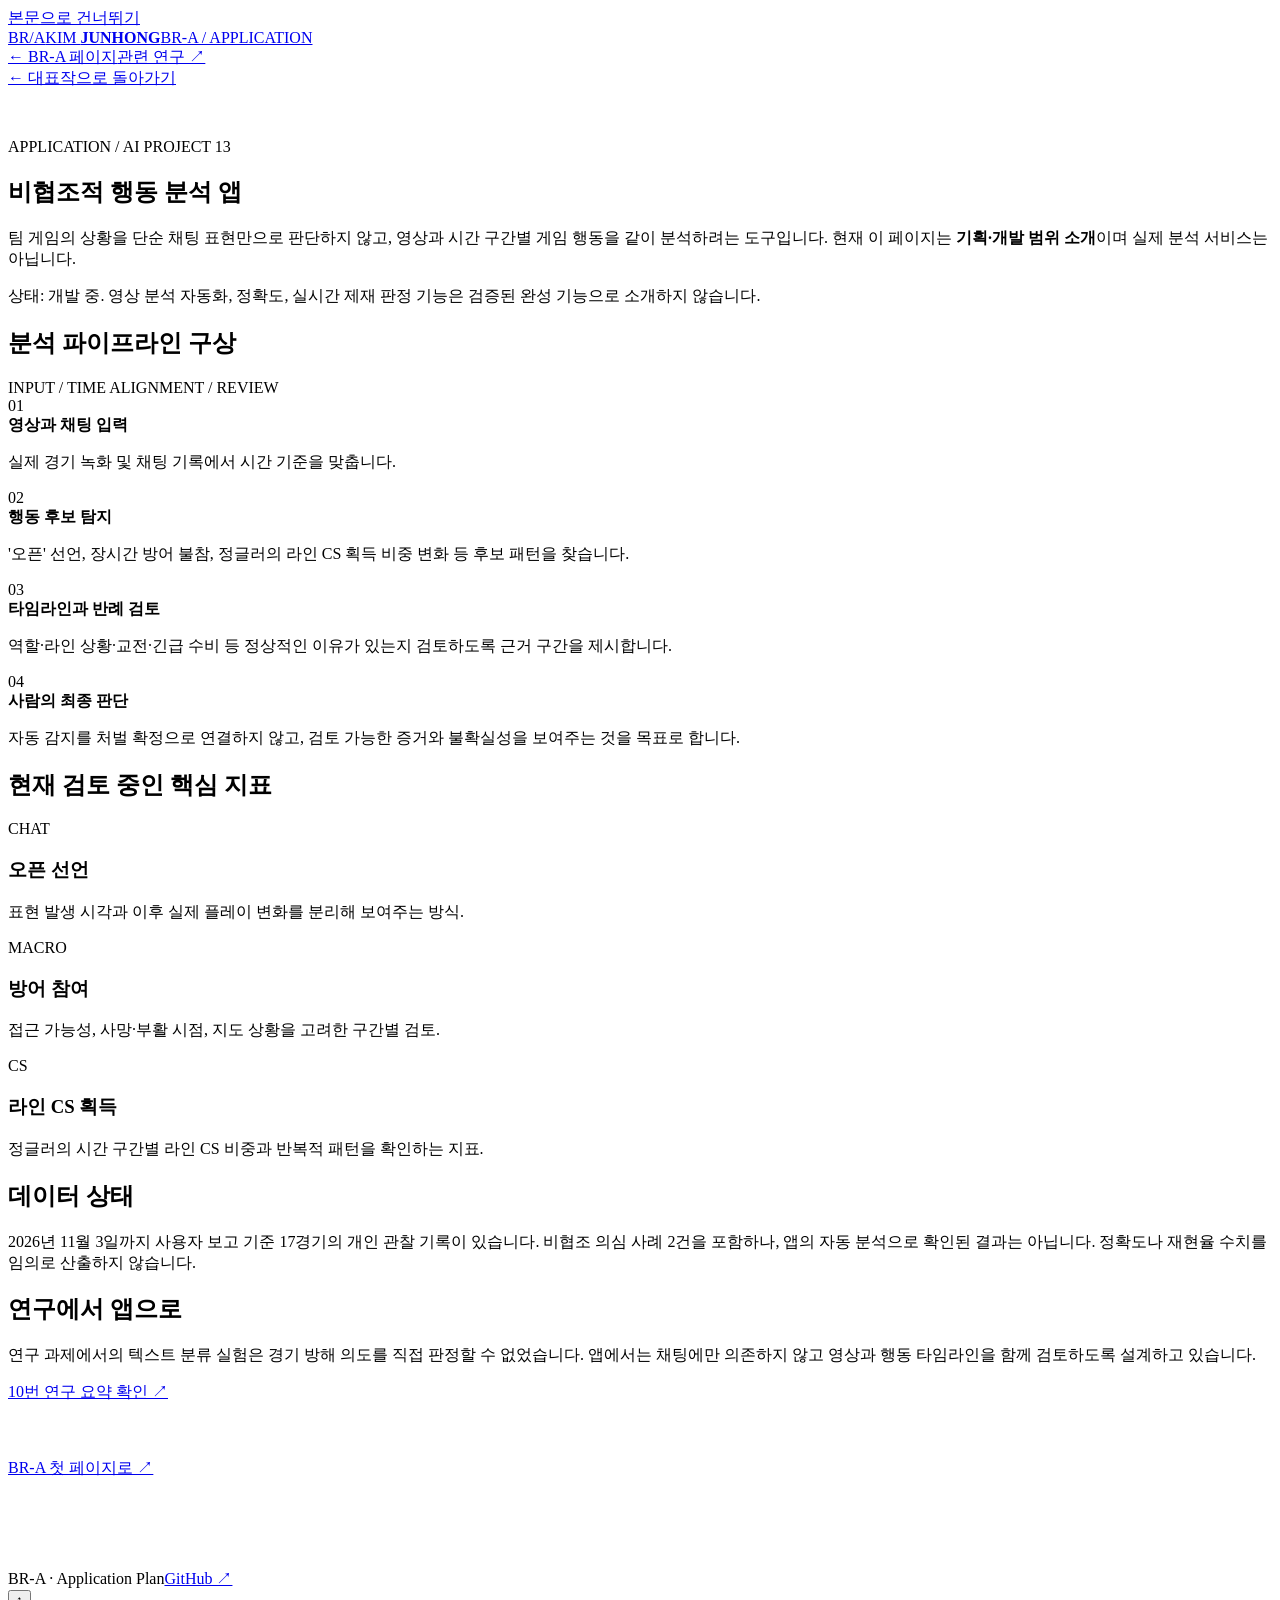
==== app.html @ 0b0eb89c "feat: add app.html" ====
<!doctype html><html lang="ko"><head><meta charset="UTF-8"><meta name="viewport" content="width=device-width,initial-scale=1"><meta name="theme-color" content="#050d1a"><meta name="description" content="BR-A 앱 과제 13: 비협조적 행동 분석 앱의 목표와 개발 진행 상태를 소개합니다."><title>행동 분석 앱 | BR-A · 김준홍</title><link rel="stylesheet" href="assets/styles.css"><script src="assets/main.js" defer></script></head><body><a class="skip" href="#main">본문으로 건너뛰기</a><header class="topbar"><div class="container"><a class="logo" href="index.html"><span class="logo-symbol">BR/A</span><span><span class="logo-main">KIM <strong>JUNHONG</strong></span><span class="logo-sub">BR-A / APPLICATION</span></span></a><div class="sub-links"><a href="index.html#work">← BR-A 페이지</a><a href="research.html">관련 연구 ↗</a></div></div><div class="scroll-track"><div class="scroll-progress"></div></div></header><main class="container" id="main"><article class="subpage"><a href="index.html#work" class="back-link">← 대표작으로 돌아가기</a><div class="section-number" style="margin-top:49px">APPLICATION / AI PROJECT 13</div><h1>비협조적 행동 분석 앱</h1><p class="subpage-lead">팀 게임의 상황을 단순 채팅 표현만으로 판단하지 않고, 영상과 시간 구간별 게임 행동을 같이 분석하려는 도구입니다. 현재 이 페이지는 <b>기획·개발 범위 소개</b>이며 실제 분석 서비스는 아닙니다.</p><div class="disclaimer">상태: 개발 중. 영상 분석 자동화, 정확도, 실시간 제재 판정 기능은 검증된 완성 기능으로 소개하지 않습니다.</div><h2>분석 파이프라인 구상</h2><div class="surface"><span class="kicker">INPUT / TIME ALIGNMENT / REVIEW</span><div class="journey-step"><span class="journey-n">01</span><div><b>영상과 채팅 입력</b><p>실제 경기 녹화 및 채팅 기록에서 시간 기준을 맞춥니다.</p></div></div><div class="journey-step"><span class="journey-n">02</span><div><b>행동 후보 탐지</b><p>'오픈' 선언, 장시간 방어 불참, 정글러의 라인 CS 획득 비중 변화 등 후보 패턴을 찾습니다.</p></div></div><div class="journey-step"><span class="journey-n">03</span><div><b>타임라인과 반례 검토</b><p>역할·라인 상황·교전·긴급 수비 등 정상적인 이유가 있는지 검토하도록 근거 구간을 제시합니다.</p></div></div><div class="journey-step"><span class="journey-n">04</span><div><b>사람의 최종 판단</b><p>자동 감지를 처벌 확정으로 연결하지 않고, 검토 가능한 증거와 불확실성을 보여주는 것을 목표로 합니다.</p></div></div></div><h2>현재 검토 중인 핵심 지표</h2><div class="feature-grid"><div class="surface feature"><span class="kicker">CHAT</span><h3>오픈 선언</h3><p>표현 발생 시각과 이후 실제 플레이 변화를 분리해 보여주는 방식.</p></div><div class="surface feature"><span class="kicker">MACRO</span><h3>방어 참여</h3><p>접근 가능성, 사망·부활 시점, 지도 상황을 고려한 구간별 검토.</p></div><div class="surface feature"><span class="kicker">CS</span><h3>라인 CS 획득</h3><p>정글러의 시간 구간별 라인 CS 비중과 반복적 패턴을 확인하는 지표.</p></div></div><h2>데이터 상태</h2><div class="surface"><p>2026년 11월 3일까지 사용자 보고 기준 17경기의 개인 관찰 기록이 있습니다. 비협조 의심 사례 2건을 포함하나, 앱의 자동 분석으로 확인된 결과는 아닙니다. 정확도나 재현율 수치를 임의로 산출하지 않습니다.</p></div><h2>연구에서 앱으로</h2><div class="surface"><p>연구 과제에서의 텍스트 분류 실험은 경기 방해 의도를 직접 판정할 수 없었습니다. 앱에서는 채팅에만 의존하지 않고 영상과 행동 타임라인을 함께 검토하도록 설계하고 있습니다.</p><a href="research.html" class="text-link">10번 연구 요약 확인 ↗</a></div><div style="margin:55px 0 90px"><a href="index.html" class="btn ghost">BR-A 첫 페이지로 ↗</a></div></article></main><footer class="footer" style="margin-top:15px"><div class="container footer-inner"><span>BR-A · Application Plan</span><a href="https://github.com/wnsghd1802" target="_blank" rel="noopener noreferrer">GitHub ↗</a></div></footer><button class="scroll-top" aria-label="맨 위로 이동" type="button">↑</button></body></html>
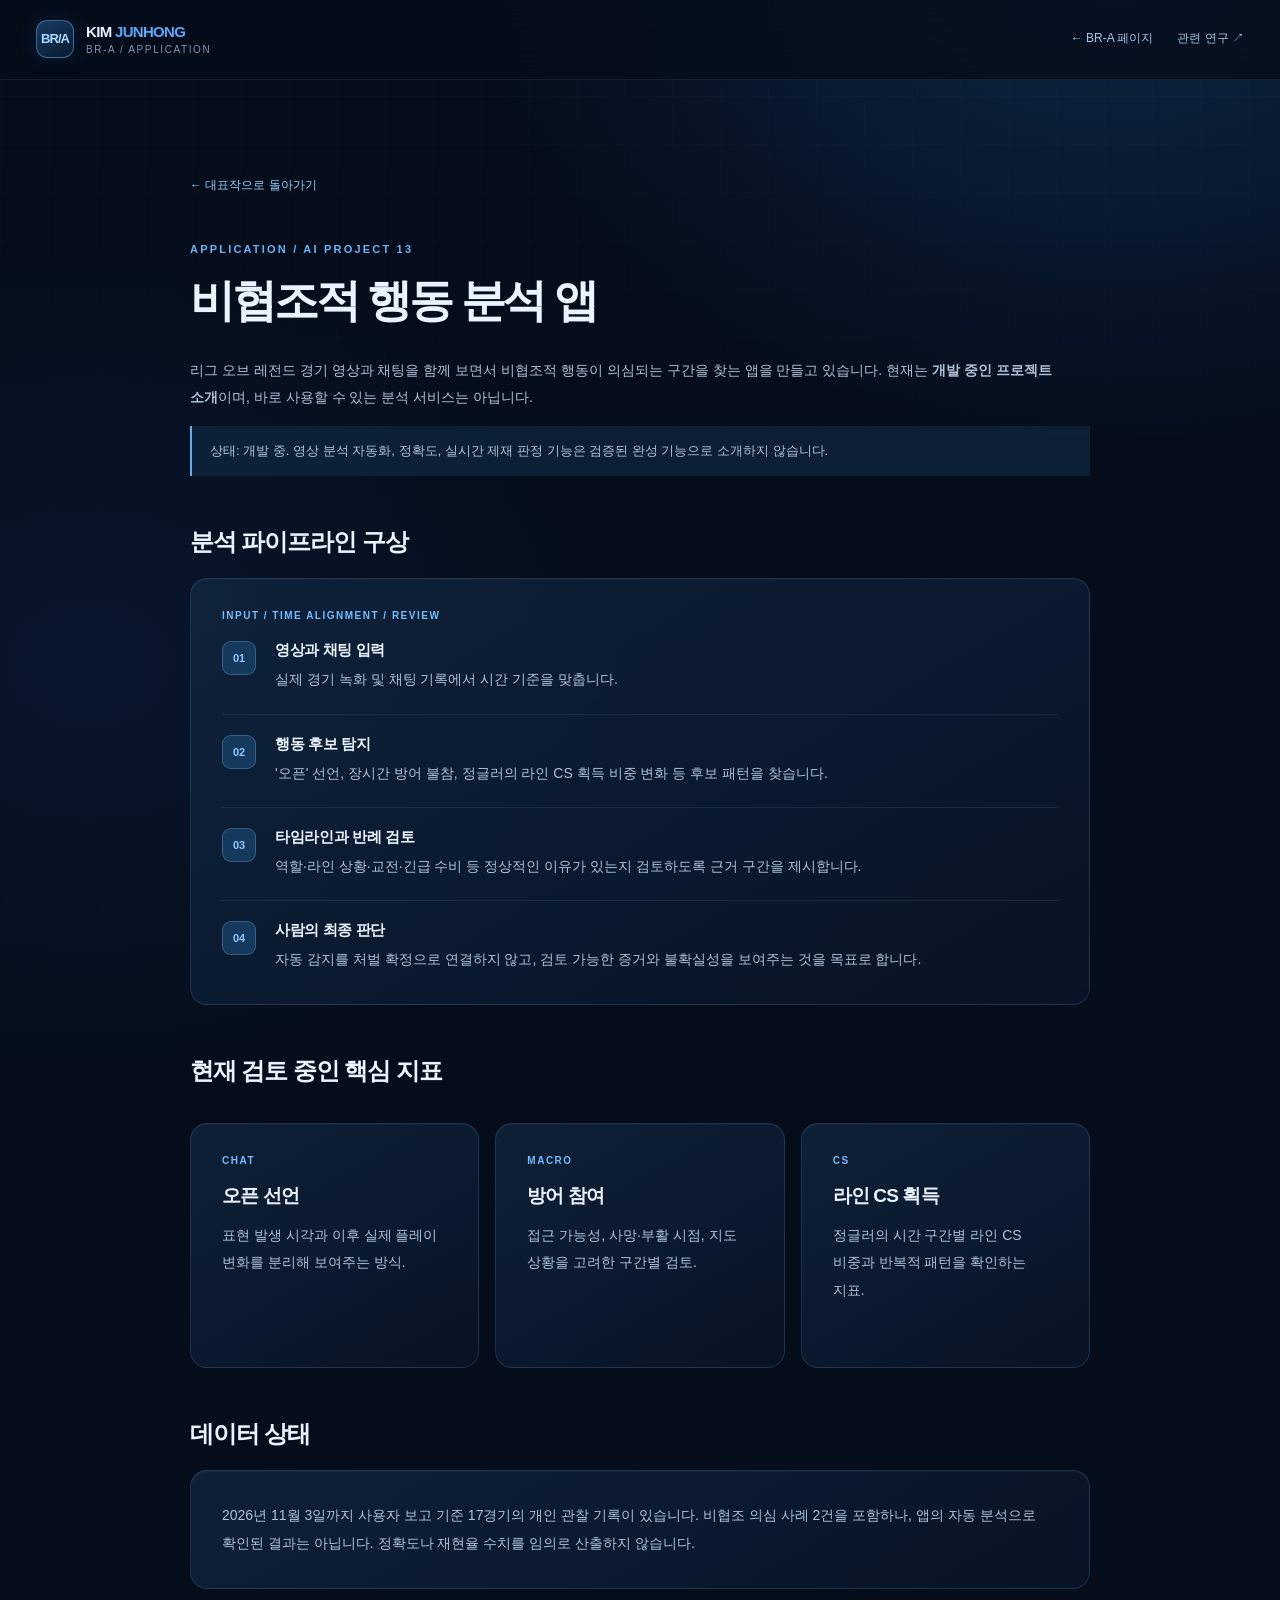
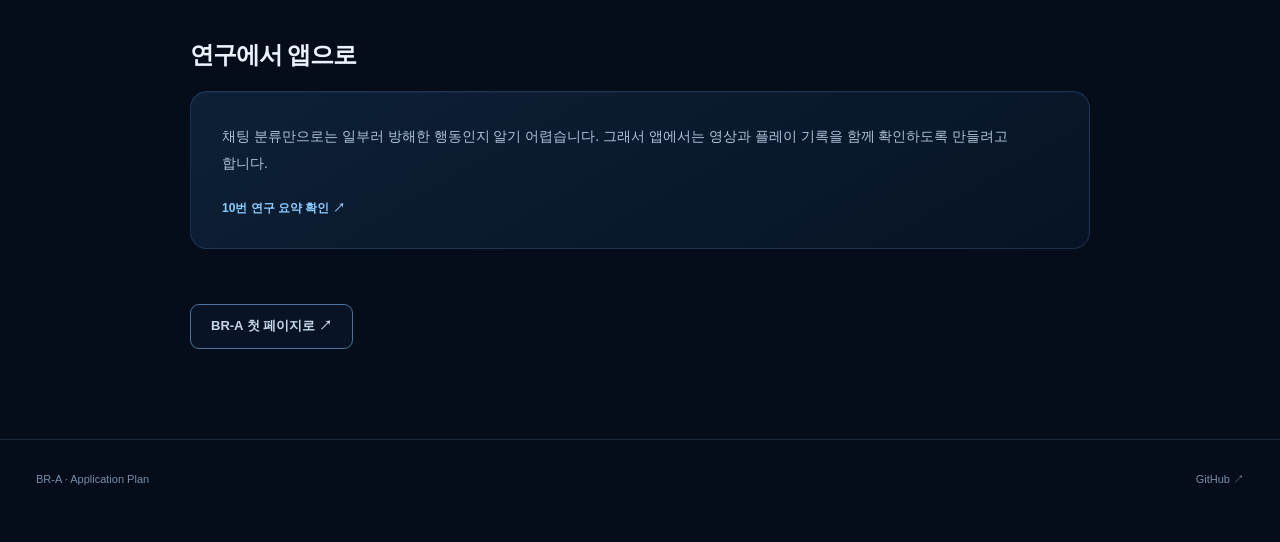
==== commit 26808d6c: "feat: navigate to detailed resume and career pages, refine introduction" ====
--- a/app.html
+++ b/app.html
@@ -1 +1 @@
-<!doctype html><html lang="ko"><head><meta charset="UTF-8"><meta name="viewport" content="width=device-width,initial-scale=1"><meta name="theme-color" content="#050d1a"><meta name="description" content="BR-A 앱 과제 13: 비협조적 행동 분석 앱의 목표와 개발 진행 상태를 소개합니다."><title>행동 분석 앱 | BR-A · 김준홍</title><link rel="stylesheet" href="assets/styles.css"><script src="assets/main.js" defer></script></head><body><a class="skip" href="#main">본문으로 건너뛰기</a><header class="topbar"><div class="container"><a class="logo" href="index.html"><span class="logo-symbol">BR/A</span><span><span class="logo-main">KIM <strong>JUNHONG</strong></span><span class="logo-sub">BR-A / APPLICATION</span></span></a><div class="sub-links"><a href="index.html#work">← BR-A 페이지</a><a href="research.html">관련 연구 ↗</a></div></div><div class="scroll-track"><div class="scroll-progress"></div></div></header><main class="container" id="main"><article class="subpage"><a href="index.html#work" class="back-link">← 대표작으로 돌아가기</a><div class="section-number" style="margin-top:49px">APPLICATION / AI PROJECT 13</div><h1>비협조적 행동 분석 앱</h1><p class="subpage-lead">팀 게임의 상황을 단순 채팅 표현만으로 판단하지 않고, 영상과 시간 구간별 게임 행동을 같이 분석하려는 도구입니다. 현재 이 페이지는 <b>기획·개발 범위 소개</b>이며 실제 분석 서비스는 아닙니다.</p><div class="disclaimer">상태: 개발 중. 영상 분석 자동화, 정확도, 실시간 제재 판정 기능은 검증된 완성 기능으로 소개하지 않습니다.</div><h2>분석 파이프라인 구상</h2><div class="surface"><span class="kicker">INPUT / TIME ALIGNMENT / REVIEW</span><div class="journey-step"><span class="journey-n">01</span><div><b>영상과 채팅 입력</b><p>실제 경기 녹화 및 채팅 기록에서 시간 기준을 맞춥니다.</p></div></div><div class="journey-step"><span class="journey-n">02</span><div><b>행동 후보 탐지</b><p>'오픈' 선언, 장시간 방어 불참, 정글러의 라인 CS 획득 비중 변화 등 후보 패턴을 찾습니다.</p></div></div><div class="journey-step"><span class="journey-n">03</span><div><b>타임라인과 반례 검토</b><p>역할·라인 상황·교전·긴급 수비 등 정상적인 이유가 있는지 검토하도록 근거 구간을 제시합니다.</p></div></div><div class="journey-step"><span class="journey-n">04</span><div><b>사람의 최종 판단</b><p>자동 감지를 처벌 확정으로 연결하지 않고, 검토 가능한 증거와 불확실성을 보여주는 것을 목표로 합니다.</p></div></div></div><h2>현재 검토 중인 핵심 지표</h2><div class="feature-grid"><div class="surface feature"><span class="kicker">CHAT</span><h3>오픈 선언</h3><p>표현 발생 시각과 이후 실제 플레이 변화를 분리해 보여주는 방식.</p></div><div class="surface feature"><span class="kicker">MACRO</span><h3>방어 참여</h3><p>접근 가능성, 사망·부활 시점, 지도 상황을 고려한 구간별 검토.</p></div><div class="surface feature"><span class="kicker">CS</span><h3>라인 CS 획득</h3><p>정글러의 시간 구간별 라인 CS 비중과 반복적 패턴을 확인하는 지표.</p></div></div><h2>데이터 상태</h2><div class="surface"><p>2026년 11월 3일까지 사용자 보고 기준 17경기의 개인 관찰 기록이 있습니다. 비협조 의심 사례 2건을 포함하나, 앱의 자동 분석으로 확인된 결과는 아닙니다. 정확도나 재현율 수치를 임의로 산출하지 않습니다.</p></div><h2>연구에서 앱으로</h2><div class="surface"><p>연구 과제에서의 텍스트 분류 실험은 경기 방해 의도를 직접 판정할 수 없었습니다. 앱에서는 채팅에만 의존하지 않고 영상과 행동 타임라인을 함께 검토하도록 설계하고 있습니다.</p><a href="research.html" class="text-link">10번 연구 요약 확인 ↗</a></div><div style="margin:55px 0 90px"><a href="index.html" class="btn ghost">BR-A 첫 페이지로 ↗</a></div></article></main><footer class="footer" style="margin-top:15px"><div class="container footer-inner"><span>BR-A · Application Plan</span><a href="https://github.com/wnsghd1802" target="_blank" rel="noopener noreferrer">GitHub ↗</a></div></footer><button class="scroll-top" aria-label="맨 위로 이동" type="button">↑</button></body></html>+<!doctype html><html lang="ko"><head><meta charset="UTF-8"><meta name="viewport" content="width=device-width,initial-scale=1"><meta name="theme-color" content="#050d1a"><meta name="description" content="BR-A 앱 과제 13: 비협조적 행동 분석 앱의 목표와 개발 진행 상태를 소개합니다."><title>행동 분석 앱 | BR-A · 김준홍</title><link rel="stylesheet" href="assets/styles.css"><script src="assets/main.js" defer></script></head><body><a class="skip" href="#main">본문으로 건너뛰기</a><header class="topbar"><div class="container"><a class="logo" href="index.html"><span class="logo-symbol">BR/A</span><span><span class="logo-main">KIM <strong>JUNHONG</strong></span><span class="logo-sub">BR-A / APPLICATION</span></span></a><div class="sub-links"><a href="index.html#work">← BR-A 페이지</a><a href="research.html">관련 연구 ↗</a></div></div><div class="scroll-track"><div class="scroll-progress"></div></div></header><main class="container" id="main"><article class="subpage"><a href="index.html#work" class="back-link">← 대표작으로 돌아가기</a><div class="section-number" style="margin-top:49px">APPLICATION / AI PROJECT 13</div><h1>비협조적 행동 분석 앱</h1><p class="subpage-lead">리그 오브 레전드 경기 영상과 채팅을 함께 보면서 비협조적 행동이 의심되는 구간을 찾는 앱을 만들고 있습니다. 현재는 <b>개발 중인 프로젝트 소개</b>이며, 바로 사용할 수 있는 분석 서비스는 아닙니다.</p><div class="disclaimer">상태: 개발 중. 영상 분석 자동화, 정확도, 실시간 제재 판정 기능은 검증된 완성 기능으로 소개하지 않습니다.</div><h2>분석 파이프라인 구상</h2><div class="surface"><span class="kicker">INPUT / TIME ALIGNMENT / REVIEW</span><div class="journey-step"><span class="journey-n">01</span><div><b>영상과 채팅 입력</b><p>실제 경기 녹화 및 채팅 기록에서 시간 기준을 맞춥니다.</p></div></div><div class="journey-step"><span class="journey-n">02</span><div><b>행동 후보 탐지</b><p>'오픈' 선언, 장시간 방어 불참, 정글러의 라인 CS 획득 비중 변화 등 후보 패턴을 찾습니다.</p></div></div><div class="journey-step"><span class="journey-n">03</span><div><b>타임라인과 반례 검토</b><p>역할·라인 상황·교전·긴급 수비 등 정상적인 이유가 있는지 검토하도록 근거 구간을 제시합니다.</p></div></div><div class="journey-step"><span class="journey-n">04</span><div><b>사람의 최종 판단</b><p>자동 감지를 처벌 확정으로 연결하지 않고, 검토 가능한 증거와 불확실성을 보여주는 것을 목표로 합니다.</p></div></div></div><h2>현재 검토 중인 핵심 지표</h2><div class="feature-grid"><div class="surface feature"><span class="kicker">CHAT</span><h3>오픈 선언</h3><p>표현 발생 시각과 이후 실제 플레이 변화를 분리해 보여주는 방식.</p></div><div class="surface feature"><span class="kicker">MACRO</span><h3>방어 참여</h3><p>접근 가능성, 사망·부활 시점, 지도 상황을 고려한 구간별 검토.</p></div><div class="surface feature"><span class="kicker">CS</span><h3>라인 CS 획득</h3><p>정글러의 시간 구간별 라인 CS 비중과 반복적 패턴을 확인하는 지표.</p></div></div><h2>데이터 상태</h2><div class="surface"><p>2026년 11월 3일까지 사용자 보고 기준 17경기의 개인 관찰 기록이 있습니다. 비협조 의심 사례 2건을 포함하나, 앱의 자동 분석으로 확인된 결과는 아닙니다. 정확도나 재현율 수치를 임의로 산출하지 않습니다.</p></div><h2>연구에서 앱으로</h2><div class="surface"><p>채팅 분류만으로는 일부러 방해한 행동인지 알기 어렵습니다. 그래서 앱에서는 영상과 플레이 기록을 함께 확인하도록 만들려고 합니다.</p><a href="research.html" class="text-link">10번 연구 요약 확인 ↗</a></div><div style="margin:55px 0 90px"><a href="index.html" class="btn ghost">BR-A 첫 페이지로 ↗</a></div></article></main><footer class="footer" style="margin-top:15px"><div class="container footer-inner"><span>BR-A · Application Plan</span><a href="https://github.com/wnsghd1802" target="_blank" rel="noopener noreferrer">GitHub ↗</a></div></footer><button class="scroll-top" aria-label="맨 위로 이동" type="button">↑</button></body></html>
--- a/assets/styles.css
+++ b/assets/styles.css
@@ -0,0 +1,25 @@
+:root{color-scheme:dark;--bg:#050d1a;--bg2:#09162a;--panel:#0c1b31;--panel2:#102541;--line:rgba(114,165,220,.19);--line-strong:rgba(116,184,255,.38);--text:#e9f4ff;--muted:#9fb3ce;--soft:#c7d8eb;--blue:#58aaff;--cyan:#8cddff;--green:#73dccd;--amber:#f2bf79;--max:1220px;--font:Pretendard,'Noto Sans KR',-apple-system,BlinkMacSystemFont,'Segoe UI','Malgun Gothic',sans-serif}
+*{box-sizing:border-box}html{scroll-behavior:smooth;scroll-padding-top:85px}body{margin:0;min-height:100vh;font-family:var(--font);color:var(--text);background:radial-gradient(ellipse 51% 24% at 87% -3%,rgba(26,83,145,.37),transparent),radial-gradient(ellipse 42% 20% at 7% 31%,rgba(24,67,128,.18),transparent),var(--bg);-webkit-font-smoothing:antialiased}body:before{content:"";position:absolute;inset:0 0 auto;height:1010px;pointer-events:none;background-image:linear-gradient(rgba(90,145,200,.025) 1px,transparent 1px),linear-gradient(90deg,rgba(90,145,200,.025) 1px,transparent 1px);background-size:48px 48px;mask-image:linear-gradient(#000,transparent)}::selection{background:#2467ac;color:white}a{color:inherit;text-decoration:none}button{font:inherit}img,svg{max-width:100%}button,a{ -webkit-tap-highlight-color:transparent}a:focus-visible,button:focus-visible,summary:focus-visible{outline:2px solid var(--cyan);outline-offset:4px}.container{width:min(var(--max),calc(100% - 72px));margin-inline:auto}.topbar{position:sticky;top:0;z-index:100;border-bottom:1px solid rgba(118,170,220,.13);background:rgba(5,13,26,.8);backdrop-filter:blur(18px);-webkit-backdrop-filter:blur(18px)}.topbar .container{height:77px;display:flex;align-items:center;justify-content:space-between;gap:25px}.logo{display:flex;align-items:center;gap:12px;min-width:max-content}.logo-symbol{width:38px;height:38px;display:grid;place-items:center;border:1px solid rgba(107,183,255,.45);background:linear-gradient(145deg,#183c62,#09192e);color:#aadaff;border-radius:11px;font-size:13px;font-weight:850;letter-spacing:-.07em;box-shadow:0 0 25px #3188ff1c}.logo-main{font-size:15px;font-weight:800;letter-spacing:-.045em}.logo-main strong{color:var(--blue)}.logo-sub{display:block;margin-top:3px;color:#7d96b5;font-size:10px;letter-spacing:.16em;text-transform:uppercase}.nav{display:flex;gap:30px;align-items:center;margin-left:auto}.nav a{font-size:12px;color:#a4b9d1;letter-spacing:.005em;transition:color .2s}.nav a:hover,.nav a.active{color:#8ecaff}.nav .nav-cta{color:#e0f0ff;border:1px solid #4f789e80;padding:10px 14px;border-radius:8px}.nav-toggle{display:none;background:transparent;border:1px solid #365779;color:var(--text);border-radius:8px;padding:9px 12px;cursor:pointer}.scroll-track{height:2px;background:transparent}.scroll-progress{height:100%;background:linear-gradient(90deg,#2e78d3,#8ad9ff);width:0;transition:width .08s}
+.hero{position:relative;min-height:710px;padding:100px 0 82px;display:grid;grid-template-columns:1.05fr .95fr;align-items:center;gap:44px}.eyebrow{display:flex;align-items:center;gap:11px;color:#88c4ff;font-size:11px;font-weight:800;letter-spacing:.18em;text-transform:uppercase}.eyebrow:before{content:"";width:19px;height:1px;background:#7cbdff}.hero h1{margin:31px 0 22px;font-size:clamp(36px,4.6vw,63px);letter-spacing:-.079em;line-height:1.19;word-break:keep-all}.accent{color:var(--blue)}.hero-lead{max-width:530px;color:#b4c5d9;font-size:16px;line-height:1.96;word-break:keep-all}.hero-actions{display:flex;gap:11px;flex-wrap:wrap;margin-top:30px}.btn{display:inline-flex;align-items:center;justify-content:center;gap:12px;min-height:45px;border-radius:9px;padding:12px 20px;font-size:13px;font-weight:720;transition:transform .2s,border-color .2s,background .2s;border:1px solid #4d7198;background:#12233a;cursor:pointer}.btn:hover{transform:translateY(-2px);border-color:#80bfff;background:#153759}.btn.primary{background:#2067b8;border-color:#398eea;color:#f5fbff;box-shadow:0 13px 35px rgba(28,100,203,.17)}.btn.primary:hover{background:#277bd6}.btn.ghost{background:rgba(12,26,45,.58);color:#c7d8ee}.btn.small{min-height:37px;padding:8px 13px;font-size:12px}.hero-footnote{margin-top:40px;display:flex;align-items:center;gap:11px;color:#7d93ae;font-size:12px}.status-dot{width:7px;height:7px;border-radius:50%;background:#70d9c7;box-shadow:0 0 0 5px rgba(112,217,199,.09)}
+.network-wrap{position:relative;min-width:0}.network-wrap:before{content:"";position:absolute;inset:8% -4%;border-radius:50%;background:radial-gradient(ellipse,#113f7380,transparent 67%);filter:blur(48px)}.network-panel{position:relative;min-height:464px;border:1px solid rgba(104,167,227,.24);background:linear-gradient(135deg,rgba(14,41,70,.72),rgba(7,19,38,.92));border-radius:24px;padding:19px;overflow:hidden;box-shadow:0 26px 100px #0004,inset 0 1px 1px #aacfff1c}.network-panel:after{content:"";position:absolute;inset:0;pointer-events:none;background:repeating-linear-gradient(0deg,transparent,transparent 27px,#a5d6ff07 28px),repeating-linear-gradient(90deg,transparent,transparent 27px,#a5d6ff07 28px);mask-image:linear-gradient(black,transparent)}.panel-header{position:relative;z-index:2;display:flex;justify-content:space-between;gap:15px;align-items:center;color:#97b6d6;font-size:10px;font-weight:800;letter-spacing:.12em}.terminal-lights{display:flex;gap:5px}.terminal-lights i{display:block;width:6px;height:6px;border-radius:50%;background:#497394}.terminal-lights i:first-child{background:#81c6ff}.network-svg{width:100%;height:340px;display:block;position:relative;z-index:1;overflow:visible}.line-glow{fill:none;stroke:#55aaff;stroke-width:3;opacity:.13;filter:blur(5px)}.line-base{fill:none;stroke:#4088c8;stroke-width:1.5;stroke-dasharray:5 7;opacity:.48}.line-signal{fill:none;stroke:#78d4ff;stroke-width:2.5;stroke-linecap:round;stroke-dasharray:7 80;animation:signal 5s linear infinite;filter:drop-shadow(0 0 5px #4caaff)}.node-box{fill:#0b2542;stroke:#3e7db8;stroke-width:1.2}.node-box.alt{fill:#0d304b;stroke:#57bbdc}.node-label{fill:#d7eeff;font-size:12px;font-weight:800;letter-spacing:.06em}.node-sub{fill:#79a4c8;font-size:9px;letter-spacing:.08em}.node-led{fill:#7ee1cb;filter:drop-shadow(0 0 5px #7ee1cb);animation:blink 4s infinite}.node-led.delay{animation-delay:1.3s}.node-led.delay2{animation-delay:2.7s}.panel-footer{display:flex;justify-content:space-between;align-items:center;gap:15px;color:#8caccc;font-size:10px;border-top:1px solid #82c3ff24;padding-top:17px;letter-spacing:.05em;position:relative;z-index:3}.panel-footer strong{color:#7ed7c8;font-weight:650}.panel-caption{display:flex;align-items:center;gap:11px;margin:14px 9px 0;color:#839bb8;font-size:11px;line-height:1.7}.panel-caption:before{content:"";display:block;width:22px;height:1px;background:#486888}@keyframes signal{to{stroke-dashoffset:-174}}@keyframes blink{0%,60%,100%{opacity:1}65%{opacity:.32}72%{opacity:1}}.metrics-strip{border-top:1px solid var(--line);border-bottom:1px solid var(--line);background:rgba(10,27,48,.54)}.metrics-grid{display:grid;grid-template-columns:repeat(4,1fr)}.metric{padding:30px 24px;border-right:1px solid var(--line)}.metric:first-child{padding-left:0}.metric:last-child{border:0}.metric small{display:block;color:#8ba6c3;font-size:11px;letter-spacing:.06em}.metric strong{display:block;margin:10px 0 7px;color:#d8eeff;font-size:28px;line-height:1.05;font-weight:780;letter-spacing:-.05em}.metric span{display:block;color:#8497af;font-size:11px}.section{padding:125px 0 0}.section-title{display:flex;justify-content:space-between;align-items:end;gap:40px;margin-bottom:42px}.section-number{font-size:11px;letter-spacing:.2em;color:#68b4fa;font-weight:750}.section h2,.subpage h1{max-width:800px;font-size:clamp(32px,3.5vw,49px);letter-spacing:-.068em;line-height:1.36;margin:15px 0 0;word-break:keep-all}.section-subtitle{max-width:325px;color:#93a9c4;font-size:13px;line-height:1.9;word-break:keep-all;margin:0 0 5px}.two-column{display:grid;grid-template-columns:1.12fr .88fr;gap:18px}.surface{background:linear-gradient(150deg,rgba(17,39,65,.74),rgba(8,21,39,.85));border:1px solid var(--line);border-radius:17px;padding:31px;position:relative}.surface:before{content:"";position:absolute;inset:0;border-radius:inherit;pointer-events:none;box-shadow:inset 0 1px 0 #a8d7ff0a}.surface .kicker{display:block;font-size:10px;letter-spacing:.15em;color:#76bcff;font-weight:800}.surface h3{font-size:23px;letter-spacing:-.045em;line-height:1.4;margin:17px 0 12px}.surface p{color:#aebfd3;line-height:1.93;font-size:13px;margin:0;word-break:keep-all}.journey{min-height:392px;display:flex;flex-direction:column;justify-content:space-between}.journey-step{display:flex;gap:19px;padding:20px 0;border-bottom:1px solid #6c9ac127}.journey-step:first-child{padding-top:4px}.journey-step:last-child{border:0;padding-bottom:0}.journey-n{display:grid;place-items:center;flex:0 0 34px;height:34px;border-radius:9px;border:1px solid #6a9acd66;background:#15395c;color:#8cc8ff;font-size:11px;font-weight:800}.journey-step b{font-size:15px;letter-spacing:-.025em}.journey-step p{margin-top:6px}.quote-card{padding:37px;background:radial-gradient(circle at 0 0,#1a426a80,transparent 70%),linear-gradient(150deg,#102740,#0a1d35);display:flex;flex-direction:column;justify-content:space-between}.quote-mark{font-size:59px;line-height:.8;color:#458dd0;font-family:Georgia,serif}.quote-card blockquote{font-size:clamp(18px,2.1vw,27px);font-weight:650;line-height:1.7;letter-spacing:-.043em;margin:8px 0 30px;word-break:keep-all}.quote-card small{color:#84a7c9;font-size:11px}.story-panel{overflow:hidden}.story-intro{display:grid;grid-template-columns:1fr auto;gap:25px;align-items:end}.story-intro p{font-size:14px;line-height:2;max-width:760px}.story-open{margin-top:20px}.full-story{display:none;margin-top:29px;padding-top:35px;border-top:1px solid #6b98bf45}.full-story.is-open{display:block}.full-story p{max-width:880px;color:#c7d6e9;font-size:15px;line-height:2.18;word-break:keep-all;margin:0 0 20px}.full-story p:first-letter{color:#fff}.source-text{font-size:11px!important;color:#7995b2!important;line-height:1.8!important}.feature-grid{display:grid;grid-template-columns:repeat(3,1fr);gap:16px}.feature{min-height:245px}.feature .feature-icon{display:grid;place-items:center;height:42px;width:42px;border:1px solid #5c9bd258;border-radius:12px;background:#123354;color:#a4d9ff;font-weight:800}.feature h3{font-size:19px}.feature .source{margin-top:22px;padding-top:17px;border-top:1px solid #709fca2a;color:#7f9fc0;font-size:11px;line-height:1.7}.record-wrap{display:grid;grid-template-columns:.85fr 1.15fr;gap:18px}.stat-cards{display:grid;grid-template-columns:repeat(2,1fr);gap:13px}.stat{border:1px solid #6995bb36;background:#10244082;padding:25px 22px;border-radius:13px;min-height:153px}.stat strong{font-size:43px;font-weight:750;letter-spacing:-.06em;color:#dcefff;display:block;line-height:1}.stat .unit{color:#65b9fc;font-size:14px}.stat label{display:block;margin-top:14px;font-size:13px;color:#bfcfe1}.stat small{display:block;margin-top:7px;color:#7798bb;font-size:10px}.chart-box{display:flex;flex-direction:column;justify-content:space-between}.chart-box .bars{display:flex;flex-direction:column;gap:20px;margin:28px 0}.bar-label{display:flex;justify-content:space-between;font-size:12px;margin-bottom:10px;color:#b3c9df}.bar-label b{color:#e0f0ff}.bar-track{height:9px;border-radius:20px;background:#203c58;overflow:hidden}.bar-fill{display:block;height:100%;border-radius:20px;background:linear-gradient(90deg,#2560b0,#79c2ff);transform-origin:left;transform:scaleX(0);transition:transform 1.25s cubic-bezier(.2,.8,.25,1)}.bar-fill.ready{transform:scaleX(1)}.bar-fill.partial{background:linear-gradient(90deg,#246b81,#74d4c5)}.bar-fill.notdone{background:linear-gradient(90deg,#785127,#efb974)}.note-text{border-top:1px solid #638ab42d;padding-top:17px;color:#829cb9;font-size:11px;line-height:1.8}.timeline{margin-top:18px;display:grid;grid-template-columns:100px 1fr 110px;gap:18px;align-items:start}.timeline-date{font-size:12px;color:#7dbeff;font-weight:800}.timeline-body{padding-left:21px;border-left:1px solid #6ca6db7a;position:relative}.timeline-body:before{content:"";position:absolute;left:-4px;top:0;width:7px;height:7px;background:#7bc9ff;box-shadow:0 0 0 5px #61a7ea21;border-radius:50%}.timeline-body strong{font-size:14px}.timeline-body p{font-size:12px;margin-top:7px}.timeline-tag{font-size:10px;border:1px solid #5d87ad65;color:#a7bdd3;padding:6px 7px;border-radius:5px;text-align:center}.timeline + .timeline{margin-top:26px}.work-grid{display:grid;grid-template-columns:repeat(2,1fr);gap:17px}.work-card{padding:0;overflow:hidden}.work-visual{height:165px;padding:22px 28px;border-bottom:1px solid #4d80aa2d;position:relative;overflow:hidden;background:radial-gradient(circle at 78% 35%,#214e7b84,transparent 54%),#0b223b}.work-visual .work-num{color:#8eb8d8;font-size:10px;letter-spacing:.13em;font-weight:800}.work-visual .work-ascii{position:absolute;inset:auto 20px 19px auto;color:#6da7d8;opacity:.3;font:12px/1.6 ui-monospace,SFMono-Regular,Consolas,monospace;white-space:pre}.work-visual:before,.work-visual:after{content:"";position:absolute;border:1px solid #3877ac70;transform:rotate(35deg);border-radius:15px}.work-visual:before{height:136px;width:136px;right:20%;top:35px}.work-visual:after{height:75px;width:75px;right:10%;top:35px}.work-info{padding:28px 29px 30px}.work-top{display:flex;justify-content:space-between;align-items:center;gap:12px}.work-category{font-size:10px;color:#81b5de;font-weight:800;letter-spacing:.12em}.pill{border-radius:20px;border:1px solid #5a8db658;padding:6px 11px;color:#a4c7e3;font-size:10px;white-space:nowrap}.pill.on{color:#93e4cd;border-color:#4ba99270}.work-info h3{font-size:22px;line-height:1.45;margin:20px 0 11px;letter-spacing:-.04em;word-break:keep-all}.work-info p{color:#a9bed5;font-size:13px;line-height:1.85;min-height:85px}.text-link{display:inline-flex;gap:9px;align-items:center;margin-top:22px;font-size:12px;color:#8bccff;font-weight:750}.text-link:hover{color:#c1e8ff}.document-grid{display:grid;grid-template-columns:repeat(3,1fr);gap:15px}.doc-card{min-height:218px;display:flex;flex-direction:column}.doc-icon{width:37px;height:44px;border:1px solid #6da7d087;display:grid;place-items:center;color:#a7d8ff;border-radius:5px;font-weight:800;font-size:10px;background:#19385a}.doc-card h3{font-size:19px;margin:19px 0 5px}.doc-card p{min-height:52px}.doc-links{display:flex;gap:7px;margin-top:auto;padding-top:19px}.doc-links a{padding:9px 12px;border:1px solid #537b9c69;border-radius:6px;font-size:11px;color:#aad9ff;transition:background .2s}.doc-links a:hover{background:#1c3d61}.wrapup{display:grid;grid-template-columns:1fr auto;align-items:center;gap:20px;padding:31px 36px;border:1px solid #528abd60;border-radius:14px;background:radial-gradient(circle at 70% 20%,#2052893d,transparent 65%),#102540;margin-top:22px}.wrapup h3{font-size:20px;margin:0 0 7px}.wrapup p{font-size:12px;color:#a4bbd4;line-height:1.9;margin:0}.footer{border-top:1px solid var(--line);margin-top:130px;padding:32px 0 55px;color:#788fa9;font-size:11px}.footer-inner{display:flex;justify-content:space-between;align-items:center;gap:20px;flex-wrap:wrap}.footer strong{color:#a4caeb}.footer-links{display:flex;gap:22px}.footer a:hover{color:#9dd7ff}.eyeline{border-top:1px solid #42628342;margin:30px 0}.skip{position:absolute;left:-999px;top:0;background:#fff;color:#000;z-index:999;padding:10px}.skip:focus{left:10px;top:10px}.subpage{padding-top:95px;max-width:900px;margin-inline:auto}.subpage-lead{color:#a8c0d8;font-size:16px;line-height:2;margin-top:26px;word-break:keep-all}.subpage .surface{margin-top:20px}.subpage h2{margin:50px 0 16px;font-size:24px;letter-spacing:-.045em}.subpage p,.subpage li{color:#afc2d7;line-height:1.95;font-size:14px}.subpage ul{padding-left:22px}.back-link{color:#8dd0ff;font-size:12px}.mini-metrics{display:grid;grid-template-columns:repeat(3,1fr);gap:14px;margin-top:30px}.mini-metrics .surface strong{display:block;font-size:31px;color:#bce1ff}.mini-metrics .surface small{font-size:11px;color:#90aaca}.disclaimer{border-left:2px solid #62adf2;padding:13px 18px;background:#112f4c87;color:#afc3d8;font-size:13px;line-height:1.9}.phase-label{font-size:11px;color:#79bfff;font-weight:800;letter-spacing:.1em}.animated-in{opacity:1;transform:none}.animated-in.visible{opacity:1;transform:none}.scroll-top{position:fixed;bottom:24px;right:24px;z-index:20;width:44px;height:44px;display:grid;place-items:center;background:#163553;border:1px solid #6faad078;border-radius:12px;color:#caedff;cursor:pointer;opacity:0;visibility:hidden;transition:.2s}.scroll-top.show{opacity:1;visibility:visible}
+@media(max-width:1080px){.nav{gap:17px}.hero{gap:15px}.network-svg{height:305px}.network-panel{min-height:430px}.hero h1{font-size:clamp(41px,5.7vw,66px)}}
+@media(max-width:850px){.container{width:min(var(--max),calc(100% - 40px))}.topbar .container{height:65px}.nav-toggle{display:block;margin-left:auto}.nav{display:none;position:absolute;left:0;right:0;top:65px;background:#08182df5;padding:22px 20px 29px;border-bottom:1px solid #5b83ae65;flex-direction:column;align-items:stretch;gap:22px}.nav.open{display:flex}.hero{padding:68px 0 65px;grid-template-columns:1fr;min-height:0}.hero h1{font-size:clamp(37px,7vw,56px)}.hero-lead{max-width:720px}.network-wrap{max-width:650px;width:100%;margin:10px auto 0}.metrics-grid{grid-template-columns:repeat(2,1fr)}.metric{border-bottom:1px solid var(--line);padding:23px 20px}.metric:nth-child(2){border-right:0}.metric:nth-child(3),.metric:nth-child(4){border-bottom:0}.metric:nth-child(3){padding-left:0}.section{padding-top:90px}.section-title{display:block}.section-subtitle{margin-top:20px;max-width:620px}.two-column,.record-wrap{grid-template-columns:1fr}.feature-grid{grid-template-columns:1fr 1fr}.document-grid{grid-template-columns:1fr 1fr}.footer{margin-top:90px}}
+@media(max-width:560px){.container{width:calc(100% - 32px)}.logo-symbol{width:35px;height:35px}.logo-main{font-size:14px}.logo-sub{font-size:9px}.hero{padding-top:49px}.eyebrow{font-size:9px}.hero h1{font-size:42px;line-height:1.25;margin-top:22px}.hero-lead{font-size:14px;line-height:1.85}.hero-actions{gap:9px}.btn{font-size:12px;padding:11px 14px}.hero-footnote{line-height:1.6}.network-panel{min-height:318px;border-radius:16px;padding:14px}.network-svg{height:240px}.panel-header{font-size:8px}.panel-footer{font-size:8px;padding-top:8px}.node-label{font-size:13px}.node-sub{font-size:11px}.panel-caption{font-size:10px}.metric{padding:20px 10px}.metric strong{font-size:24px}.metric small{font-size:10px}.metric span{font-size:10px}.section{padding-top:76px}.section h2{font-size:33px}.section-title{margin-bottom:27px}.surface{padding:23px;border-radius:13px}.quote-card blockquote{font-size:21px}.story-intro{display:block}.story-open{margin-top:25px}.full-story p{font-size:13px;line-height:2.0}.feature-grid,.work-grid,.document-grid{grid-template-columns:1fr}.feature{min-height:0}.stat{padding:22px 17px;min-height:135px}.stat strong{font-size:36px}.record-wrap{gap:15px}.timeline{grid-template-columns:70px 1fr;gap:9px}.timeline-tag{grid-column:2;justify-self:start}.work-visual{height:134px}.work-info{padding:22px}.work-info p{min-height:0}.wrapup{display:block;padding:26px}.wrapup .btn{margin-top:18px}.footer-inner{display:block}.footer-links{margin-top:18px}.subpage{padding-top:58px}.mini-metrics{grid-template-columns:1fr}.subpage h1{font-size:34px}.subpage-lead{font-size:14px}.scroll-top{right:14px;bottom:14px}}
+@media(prefers-reduced-motion:reduce){html{scroll-behavior:auto}*,*:before,*:after{animation:none!important;transition:none!important}.animated-in{opacity:1;transform:none}.bar-fill{transform:none}}
+
+.sub-links{display:flex;align-items:center;gap:24px;margin-left:auto}.sub-links a{font-size:12px;color:#a6c8e6}.sub-links a:hover{color:#d8efff}@media(max-width:560px){.sub-links{gap:10px}.sub-links a{font-size:10px}}
+
+/* Document detail navigation and resume viewer */
+.doc-open{display:inline-flex;align-items:center;justify-content:center;border:1px solid rgba(103,172,255,.5);background:rgba(55,137,234,.11);color:#bfe0ff;text-decoration:none;border-radius:9px;padding:12px 17px;font-weight:750;font-size:13px;min-height:45px;transition:background .2s ease,border-color .2s ease}
+.doc-open:hover,.doc-open:focus-visible{background:rgba(55,137,234,.24);border-color:#80c0ff}
+.resume-top{display:flex;align-items:center;gap:25px;margin-top:35px}
+.resume-photo{width:118px;height:161px;object-fit:cover;object-position:center top;border:1px solid rgba(124,189,255,.28);border-radius:10px;flex-shrink:0;background:#20344d}
+.resume-top h2{font-size:31px!important;margin:12px 0!important}
+.resume-top p{margin-top:4px;line-height:1.75}
+.details-list{margin:14px 0 12px;padding-left:22px;color:#c2d2e8;line-height:2.05}
+.details-list li{padding-left:5px;margin-bottom:4px}
+.cv-viewer{border:1px solid rgba(100,160,217,.3);border-radius:14px;background:#fff;overflow:hidden;margin-top:18px;width:100%;height:min(80vh,790px)}
+.cv-viewer iframe{width:100%;height:100%;display:block;border:0;background:#fff}
+.detail-actions{display:flex;gap:12px;flex-wrap:wrap;margin-top:17px}
+.source-note{font-size:12px;color:#91abc8}
+@media(max-width:640px){.resume-top{gap:15px;align-items:flex-start}.resume-photo{width:84px;height:115px}.resume-top h2{font-size:22px!important}.cv-viewer{height:490px}}
